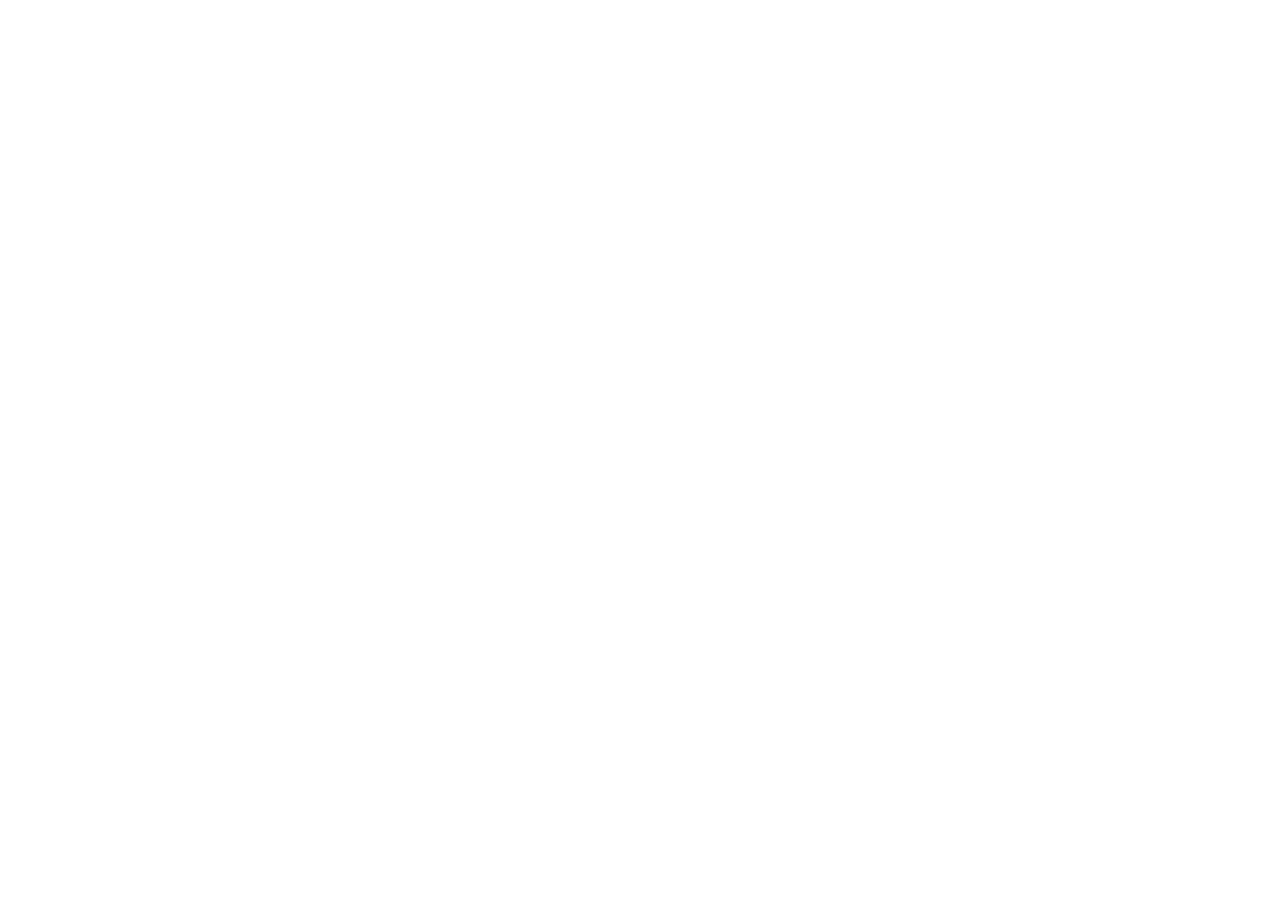
==== src/index.html @ f460cb89 "Setup" ====
<!DOCTYPE html>
<html lang="en">
  <head>
    <meta charset="UTF-8" />
    <meta http-equiv="X-UA-Compatible" content="IE=edge" />
    <meta name="viewport" content="width=device-width, initial-scale=1.0" />
    <!-- LINKS -->
    <link rel="preconnect" href="https://fonts.googleapis.com" />
    <link rel="preconnect" href="https://fonts.gstatic.com" crossorigin />
    <link
      href="https://fonts.googleapis.com/css2?family=Montserrat:wght@300;600;700&display=swap"
      rel="stylesheet"
    />
    <link
      href="https://fonts.googleapis.com/css2?family=Pacifico&display=swap"
      rel="stylesheet"
    />
    <link rel="stylesheet" href="main.css" />
    <title>Sea Praetorian</title>
  </head>
  <body></body>
</html>
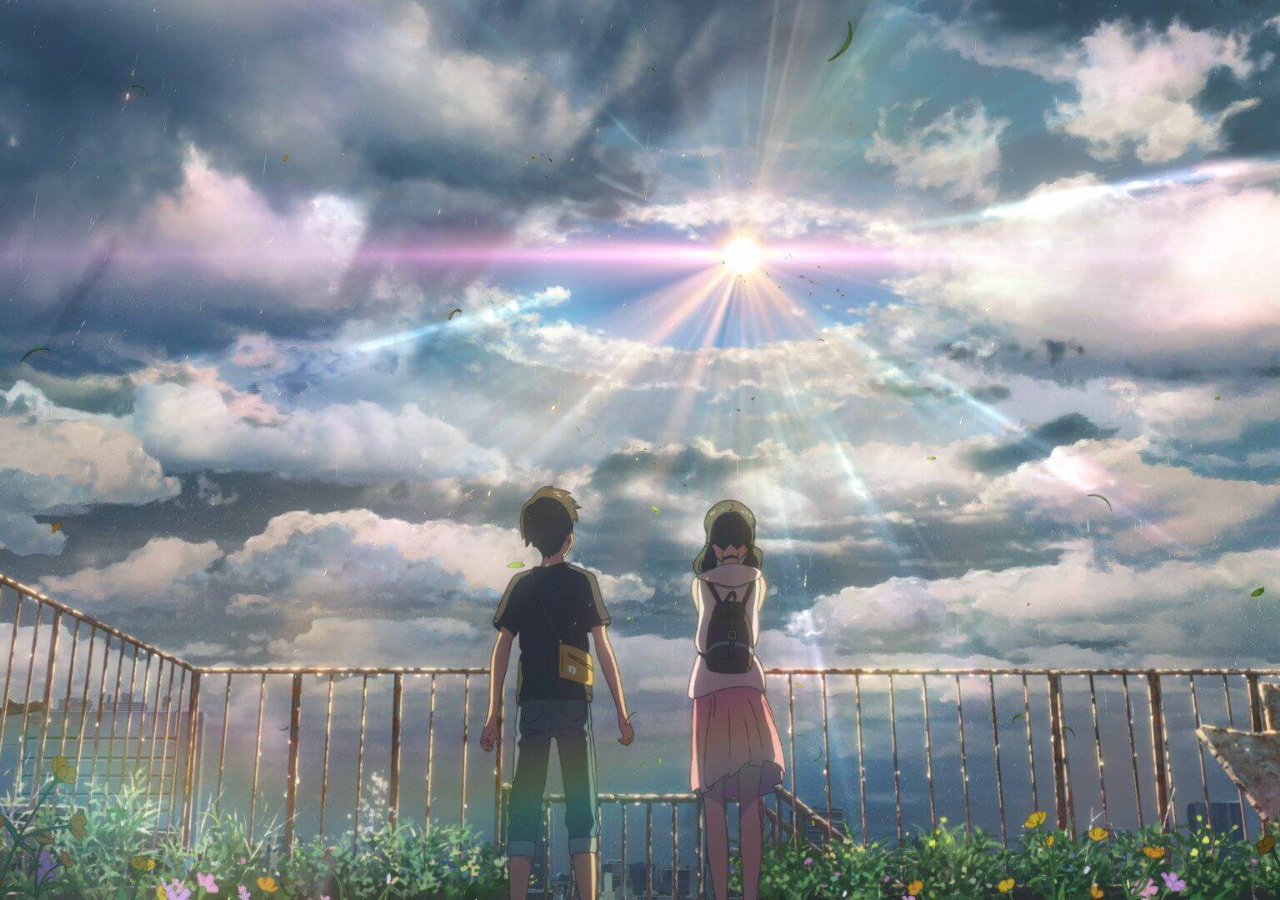
==== commit f24875b9: "Finished landing and explore page need more animations" ====
--- a/src/index.html
+++ b/src/index.html
@@ -1,22 +1,38 @@
 <!DOCTYPE html>
 <html lang="en">
-  <head>
-    <meta charset="UTF-8" />
-    <meta http-equiv="X-UA-Compatible" content="IE=edge" />
-    <meta name="viewport" content="width=device-width, initial-scale=1.0" />
-    <!-- LINKS -->
-    <link rel="preconnect" href="https://fonts.googleapis.com" />
-    <link rel="preconnect" href="https://fonts.gstatic.com" crossorigin />
-    <link
-      href="https://fonts.googleapis.com/css2?family=Montserrat:wght@300;600;700&display=swap"
-      rel="stylesheet"
-    />
-    <link
-      href="https://fonts.googleapis.com/css2?family=Pacifico&display=swap"
-      rel="stylesheet"
-    />
-    <link rel="stylesheet" href="main.css" />
-    <title>Sea Praetorian</title>
-  </head>
-  <body></body>
+    <head>
+        <meta charset="UTF-8" />
+        <meta http-equiv="X-UA-Compatible" content="IE=edge" />
+        <meta name="viewport" content="width=device-width, initial-scale=1.0" />
+        <!-- LINKS -->
+        <link rel="preconnect" href="https://fonts.googleapis.com" />
+        <link rel="preconnect" href="https://fonts.gstatic.com" crossorigin />
+        <link
+            href="https://fonts.googleapis.com/css2?family=Montserrat:wght@300;600;700&display=swap"
+            rel="stylesheet"
+        />
+        <link
+            href="https://fonts.googleapis.com/css2?family=Pacifico&display=swap"
+            rel="stylesheet"
+        />
+        <link rel="stylesheet" href="../style/main.css" />
+        <title>Sea Praetorian</title>
+    </head>
+    <body class="landing">
+        <div class="shade">
+            <div class="wrapper">
+                <div class="navigation">
+                    <h2 class="logo">Sea Praetorian</h2>
+                    <ul>
+                        <li><a href="./explore.html">Explore</a></li>
+                        <li><a href="">About</a></li>
+                    </ul>
+                </div>
+                <h1>Watch anime to escape the reality for free!</h1>
+                <div class="button explore-btn">
+                    <a href="./explore.html">Explore Anime</a>
+                </div>
+            </div>
+        </div>
+    </body>
 </html>
--- a/style/main.css
+++ b/style/main.css
@@ -0,0 +1,289 @@
+* {
+  padding: 0;
+  margin: 0;
+  -webkit-box-sizing: border-box;
+          box-sizing: border-box;
+  vertical-align: mi;
+  font-family: "Montserrat", sans-serif;
+  color: #ffffff;
+}
+
+img {
+  width: 100%;
+  height: auto;
+}
+
+h1 {
+  font-weight: 700;
+  font-size: 62px;
+  text-align: center;
+}
+
+h2 {
+  font-weight: 700;
+  font-size: 32px;
+}
+
+h3 {
+  font-weight: 700;
+  font-size: 18px;
+}
+
+.button {
+  background-color: #07123162;
+  cursor: pointer;
+  border-radius: 10px;
+  border: 3px solid #ffffff;
+  text-align: center;
+  line-height: 45px;
+  margin: 0 auto;
+  padding: 0;
+  width: 200px;
+  height: 50px;
+}
+
+.button a {
+  text-decoration: none;
+}
+
+.logo {
+  font-family: "Pacifico", cursive;
+  font-size: 32px;
+}
+
+.navigation {
+  margin-bottom: 100px;
+  margin-top: 40px;
+  display: -webkit-box;
+  display: -ms-flexbox;
+  display: flex;
+  -webkit-box-orient: horizontal;
+  -webkit-box-direction: normal;
+      -ms-flex-direction: row;
+          flex-direction: row;
+  -webkit-box-pack: justify;
+      -ms-flex-pack: justify;
+          justify-content: space-between;
+  -webkit-box-align: baseline;
+      -ms-flex-align: baseline;
+          align-items: baseline;
+}
+
+.navigation ul {
+  font-weight: 600;
+  font-size: 18px;
+}
+
+.navigation ul li {
+  list-style: none;
+  float: left;
+  margin-left: 70px;
+}
+
+.navigation ul li a {
+  cursor: pointer;
+  text-decoration: none;
+}
+
+.navigation .active {
+  color: #F88B8B;
+}
+
+.wrapper {
+  width: 80%;
+  margin: 0 auto;
+}
+
+.landing {
+  background-image: url("/img/bg.jpg");
+  background-position: center;
+  background-size: cover;
+  background-repeat: no-repeat;
+  width: 100vw;
+  height: 100vh;
+}
+
+.shade {
+  position: absolute;
+  background-color: #07123156;
+  width: 100%;
+  height: 100%;
+  margin: 0;
+  padding: 0;
+}
+
+.explore-btn {
+  margin-top: 30px;
+}
+
+.explore {
+  background-image: url("/img/bg-explore.png");
+  background-size: cover;
+  background-attachment: fixed;
+  background-repeat: no-repeat;
+}
+
+.shade-explore {
+  position: absolute;
+  background-color: #323364d4;
+  width: 100%;
+  height: auto;
+  margin: 0;
+  padding: 0;
+}
+
+.mask {
+  border-radius: 10px;
+  background-position: center;
+  background-size: cover;
+  background-repeat: no-repeat;
+  width: 100%;
+  height: 100%;
+  -webkit-box-shadow: 0 5px 5px rgba(0, 0, 0, 0.09);
+          box-shadow: 0 5px 5px rgba(0, 0, 0, 0.09);
+  -webkit-transition: -webkit-box-shadow  0.5s ease-in-out 100ms;
+  transition: -webkit-box-shadow  0.5s ease-in-out 100ms;
+  transition: box-shadow  0.5s ease-in-out 100ms;
+  transition: box-shadow  0.5s ease-in-out 100ms, -webkit-box-shadow  0.5s ease-in-out 100ms;
+}
+
+.shade {
+  display: -webkit-box;
+  display: -ms-flexbox;
+  display: flex;
+  -webkit-box-orient: vertical;
+  -webkit-box-direction: normal;
+      -ms-flex-direction: column;
+          flex-direction: column;
+  padding: 0;
+  margin: 0;
+  -webkit-box-pack: center;
+      -ms-flex-pack: center;
+          justify-content: center;
+  -webkit-box-align: center;
+      -ms-flex-align: center;
+          align-items: center;
+  opacity: 0;
+  -webkit-transition: all 0.5s ease-in-out 100ms;
+  transition: all 0.5s ease-in-out 100ms;
+}
+
+.mask:hover {
+  -webkit-box-shadow: 0 10px 5px rgba(0, 0, 0, 0.186);
+          box-shadow: 0 10px 5px rgba(0, 0, 0, 0.186);
+}
+
+.mask:hover .shade {
+  opacity: 1;
+  position: absolute;
+  width: 100%;
+  height: 100%;
+  text-align: center;
+  background-color: #323364c6;
+}
+
+.explore h2 {
+  margin-bottom: 35px;
+}
+
+.mask-space {
+  cursor: pointer;
+  margin-bottom: 50px;
+}
+
+.trending {
+  position: relative;
+  border-radius: 10px;
+  overflow: hidden;
+  width: 100%;
+  height: 400px;
+}
+
+.trending .mask {
+  border-radius: 10px;
+  background-image: url("/img/trending.jpg");
+  background-position: center;
+  background-size: cover;
+  background-repeat: no-repeat;
+  width: 100%;
+  height: 100%;
+}
+
+.romantic {
+  width: 100%;
+}
+
+.romantic .romantic-anime {
+  display: -webkit-box;
+  display: -ms-flexbox;
+  display: flex;
+  -webkit-box-orient: horizontal;
+  -webkit-box-direction: normal;
+      -ms-flex-direction: row;
+          flex-direction: row;
+  -webkit-box-pack: justify;
+      -ms-flex-pack: justify;
+          justify-content: space-between;
+}
+
+.romantic .mask {
+  position: relative;
+  width: 250px;
+  height: 400px;
+}
+
+.romantic .anime1 {
+  background-image: url("/img/your_name.jpg");
+}
+
+.romantic .anime2 {
+  background-image: url("/img/garden_of_words.jpg");
+}
+
+.romantic .anime3 {
+  background-image: url("/img/hello_world.jpg");
+}
+
+.romantic .anime4 {
+  background-image: url("/img/fireworks.jpg");
+}
+
+.fantasy {
+  width: 100%;
+}
+
+.fantasy .fantasy-anime {
+  display: -webkit-box;
+  display: -ms-flexbox;
+  display: flex;
+  -webkit-box-orient: horizontal;
+  -webkit-box-direction: normal;
+      -ms-flex-direction: row;
+          flex-direction: row;
+  -webkit-box-pack: justify;
+      -ms-flex-pack: justify;
+          justify-content: space-between;
+}
+
+.fantasy .mask {
+  position: relative;
+  width: 250px;
+  height: 400px;
+}
+
+.fantasy .anime1 {
+  background-image: url("/img/whisker_away.png");
+}
+
+.fantasy .anime2 {
+  background-image: url("/img/ponyo.jpg");
+}
+
+.fantasy .anime3 {
+  background-image: url("/img/moving_castle.jpg");
+}
+
+.fantasy .anime4 {
+  background-image: url("/img/totoro.jpg");
+}
+/*# sourceMappingURL=main.css.map */